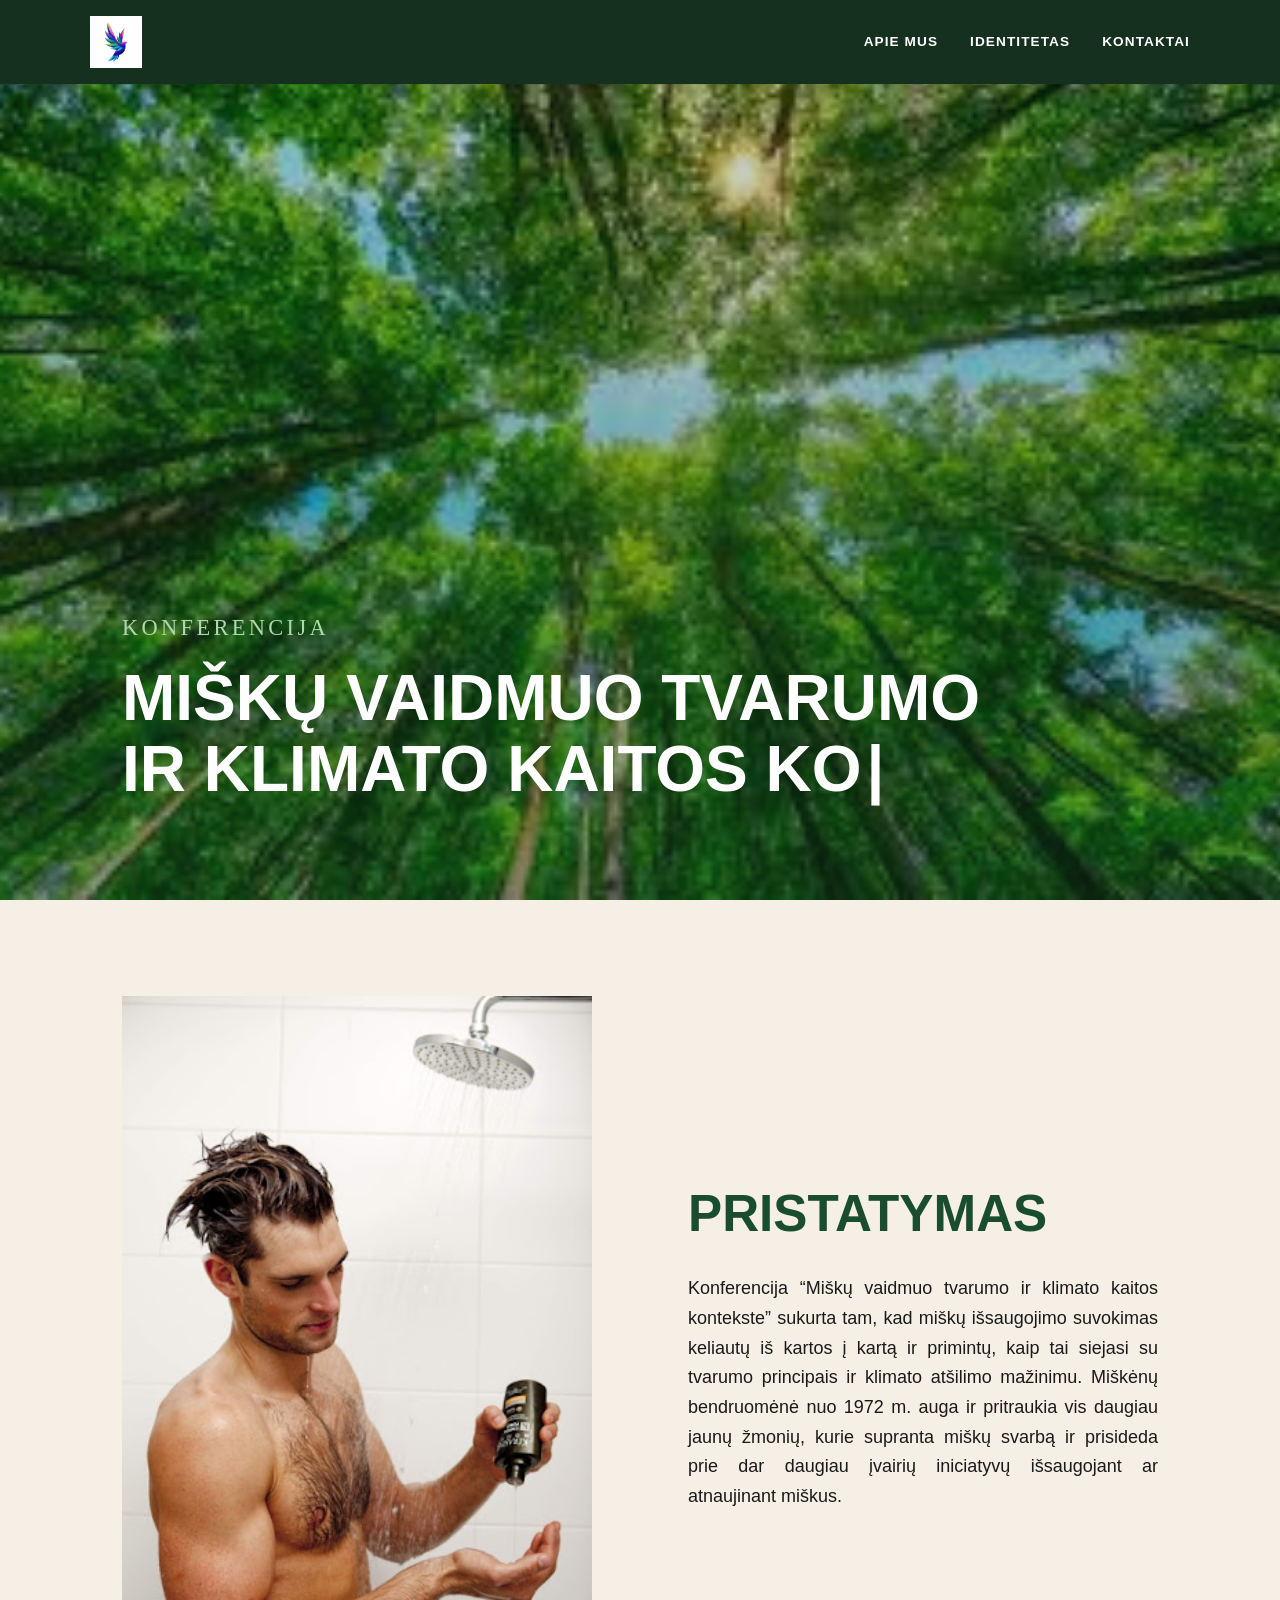
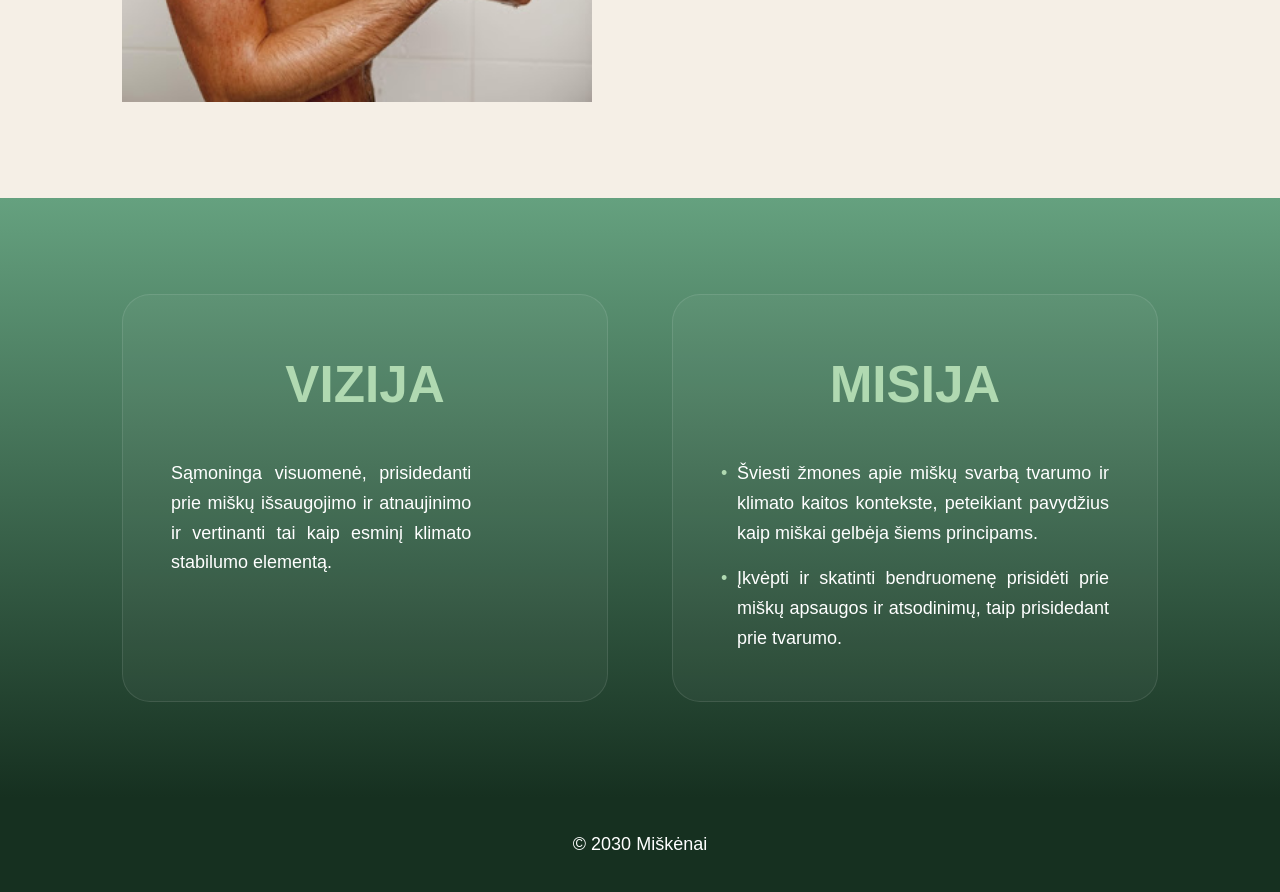
==== index.html @ fbcc1c7d "Rename pagrindinis.html to index.html" ====
<!DOCTYPE html>
<html lang="lt">
    <head>
        <meta charset="UTF-8">
        <meta name="viewport" content="width=device-width, initial-scale=1.0">
        <title>Miškėnai</title>
        <link rel="stylesheet" href="css/pagrindinis.css">
    </head>

    <body>
        <header>
            <div class="navbar">
                    <a class="brand" href="pagrindinis.html">
                        <img src="img/pagrindinis/logo.jpg" alt="Miškėnai logotipas" class="logo">
                    </a>

                <nav>
                    <a href="#apie-mus">Apie mus</a>
                    <a href="identity.html">Identitetas</a>
                    <a href="contacts.html">Kontaktai</a>
                </nav>
            </div>
        </header>

        <main>
            <section class="hero">
                <div class="hero-content">
                    <p class="hero-eyebrow">KONFERENCIJA</p>
                    <h1 id="heroTitle"></h1>
                </div>
            </section>

            <section class="introduction" id="apie-mus">
                <div class="container intro-grid">

                    <div class="intro-image reveal-left">
                        <img src="img/pagrindinis/introduction.jpg" alt="">
                    </div>

                    <div class="intro-text reveal-right">
                        <h2>PRISTATYMAS</h2>
                        <p>
                            Konferencija “Miškų vaidmuo tvarumo ir klimato kaitos kontekste” sukurta tam, kad miškų išsaugojimo suvokimas keliautų iš kartos į kartą ir primintų, kaip tai siejasi su tvarumo principais ir klimato atšilimo mažinimu. Miškėnų bendruomėnė nuo 1972 m. auga ir pritraukia vis daugiau jaunų žmonių, kurie supranta miškų svarbą ir prisideda prie dar daugiau įvairių iniciatyvų išsaugojant ar atnaujinant miškus.
                        </p>
                    </div>

                </div>
            </section> 

            <section class="vision-mission">
                <div class="container vm-grid">

                    <div class="vm-left">
                        <h2>VIZIJA</h2>
                        <p>
                            Sąmoninga visuomenė, prisidedanti prie miškų išsaugojimo ir atnaujinimo ir vertinanti tai kaip esminį klimato stabilumo elementą.
                        </p>
                    </div>

                    <div class="vm-right">
                        <h2>MISIJA</h2>
                        <ul>
                            <li>Šviesti žmones apie miškų svarbą tvarumo ir klimato kaitos kontekste, peteikiant pavydžius kaip miškai gelbėja šiems principams.</li>

                            <li>Įkvėpti ir skatinti bendruomenę prisidėti prie miškų apsaugos ir atsodinimų, taip prisidedant prie tvarumo.</li>
                        </ul>
                    </div>

                </div>
            </section>
        </main>

        <footer>
            <div class="footer">
                <div class="footer-left">
                    <p>&copy; 2030 Miškėnai</p>
                </div>
            </div>
        </footer>
        <script src="main.js"></script>
    </body>
    
</html>
---- css/pagrindinis.css ----
@import url('./base/variables.css');
@import url('./base/base.css');

@import url('./layout/layout.css');
@import url('./layout/header.css');
@import url('./layout/footer.css');

@import url('./section/hero.css');
@import url('./section/introduction.css');
@import url('./section/vision-mission.css');
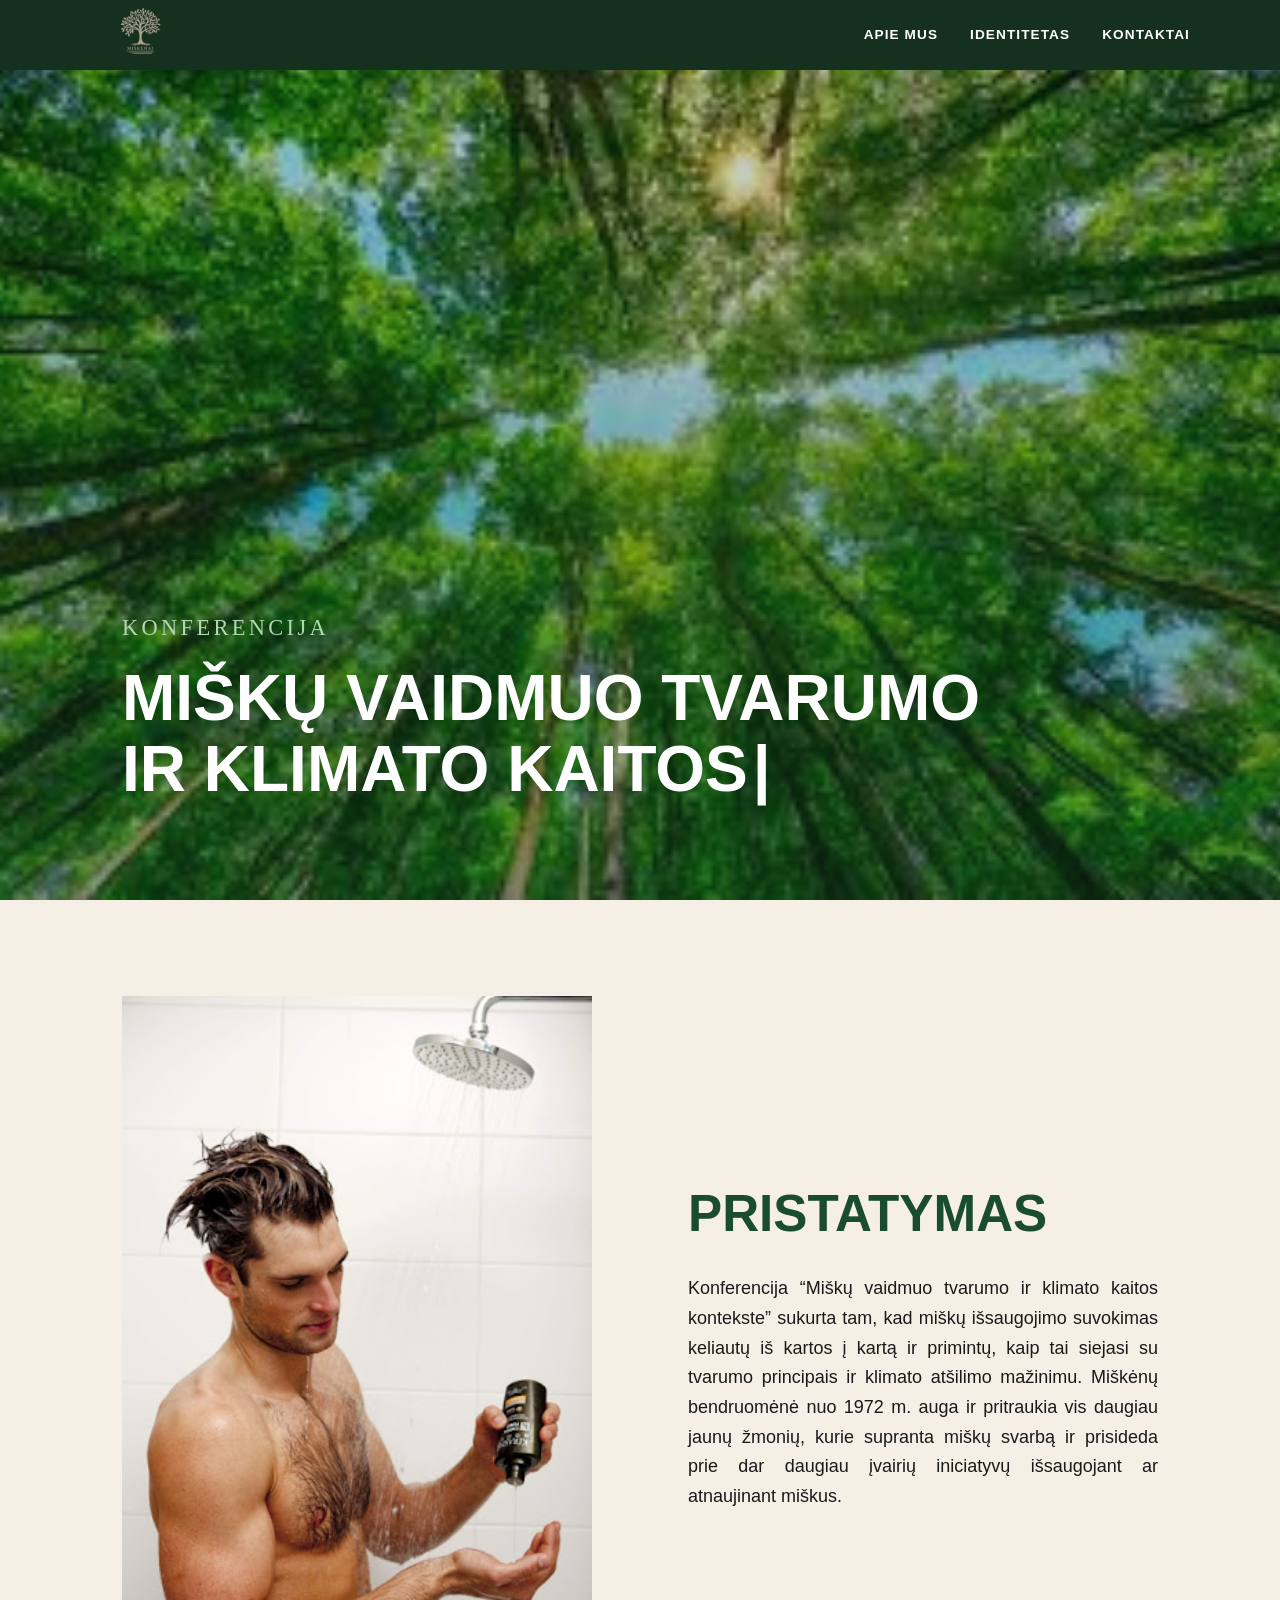
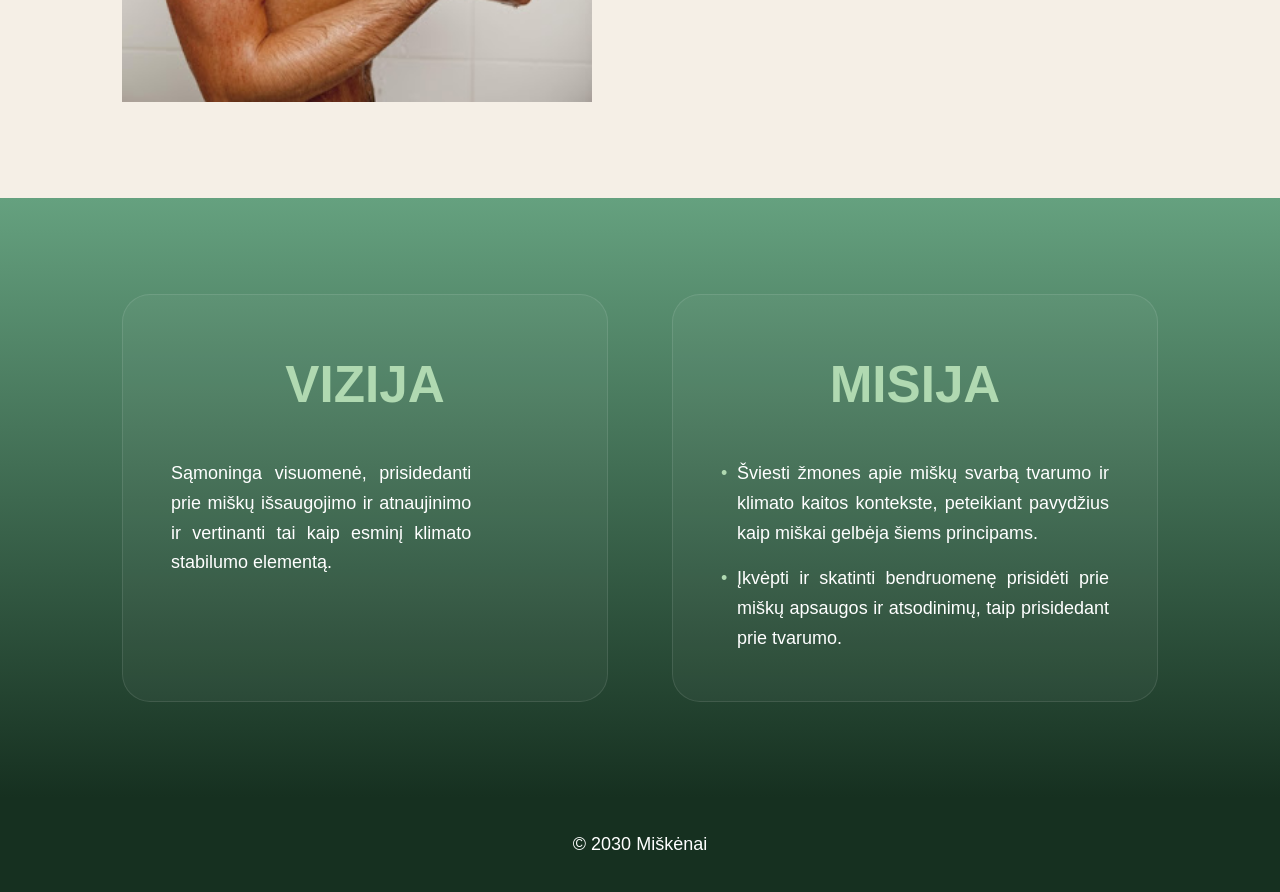
==== commit 99fa6ba2: "second commit" ====
--- a/index.html
+++ b/index.html
@@ -10,14 +10,14 @@
     <body>
         <header>
             <div class="navbar">
-                    <a class="brand" href="pagrindinis.html">
-                        <img src="img/pagrindinis/logo.jpg" alt="Miškėnai logotipas" class="logo">
+                    <a class="brand" href="index.html">
+                        <img src="img/pagrindinis/logo2.png" alt="Miškėnai logotipas" class="logo">
                     </a>
 
                 <nav>
                     <a href="#apie-mus">Apie mus</a>
-                    <a href="identity.html">Identitetas</a>
-                    <a href="contacts.html">Kontaktai</a>
+                    <a href="identitetas.html">Identitetas</a>
+                    <a href="kontaktai.html">Kontaktai</a>
                 </nav>
             </div>
         </header>
@@ -80,4 +80,4 @@
         <script src="main.js"></script>
     </body>
     
-</html>
+</html>
--- a/css/pagrindinis.css
+++ b/css/pagrindinis.css
@@ -5,6 +5,6 @@
 @import url('./layout/header.css');
 @import url('./layout/footer.css');
 
-@import url('./section/hero.css');
-@import url('./section/introduction.css');
-@import url('./section/vision-mission.css');+@import url('./sectionPagrindinis/hero.css');
+@import url('./sectionPagrindinis/introduction.css');
+@import url('./sectionPagrindinis/vision-mission.css');
